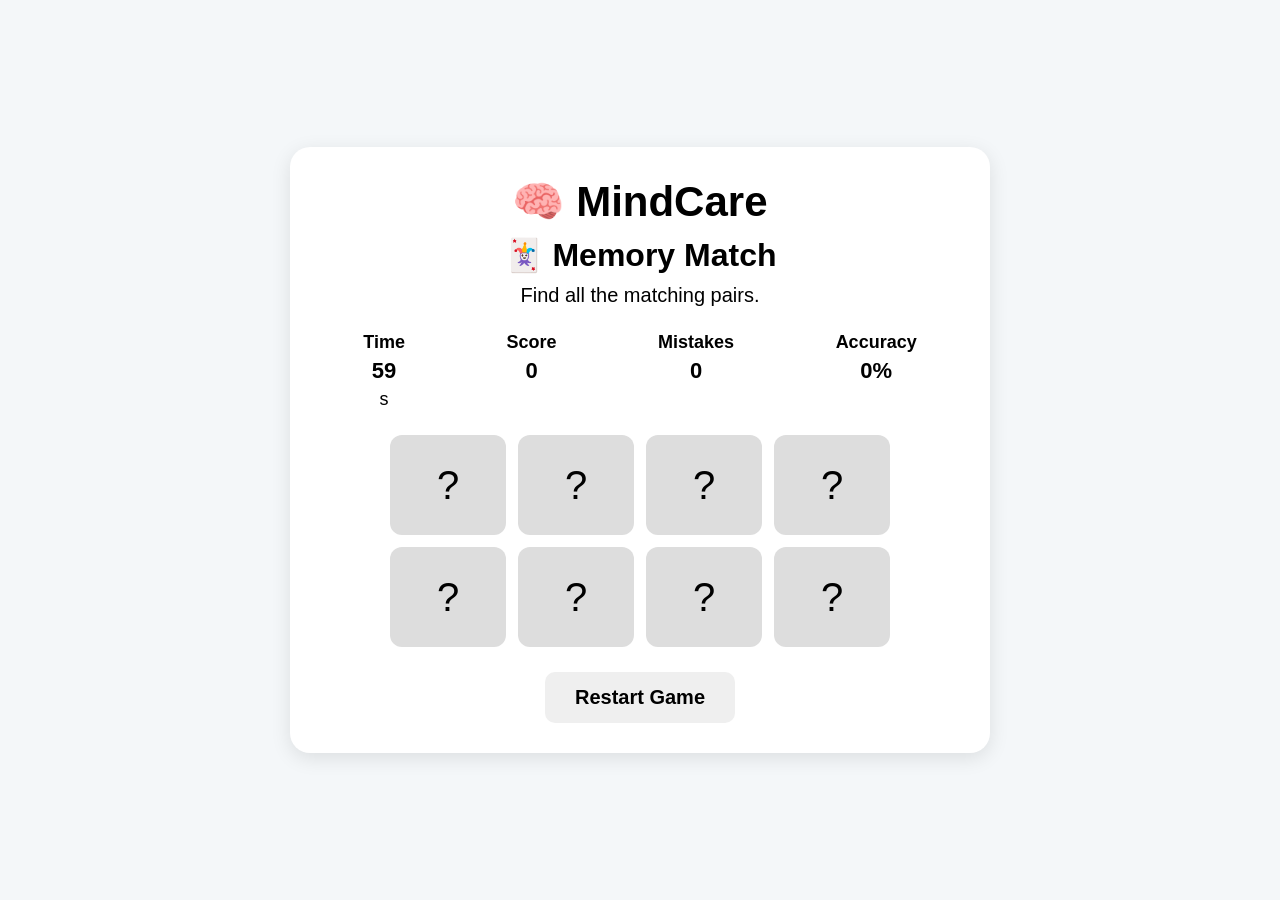
==== index.html @ 83d4287f "add new index files" ====
<!DOCTYPE html>
<html lang="en">
<head>
    <meta charset="UTF-8">
    <meta name="viewport" content="width=device-width, initial-scale=1.0">

    <title>MindCare - Memory Match</title>

    <link rel="stylesheet" href="style.css">
</head>

<body>

    <div class="container">

        <h1>🧠 MindCare</h1>

        <h2>🃏 Memory Match</h2>

        <p>Find all the matching pairs.</p>

        <div class="game-info">

            <div>
                <strong>Time</strong>
                <span id="timer">60</span>s
            </div>

            <div>
                <strong>Score</strong>
                <span id="score">0</span>
            </div>

            <div>
                <strong>Mistakes</strong>
                <span id="mistakes">0</span>
            </div>

            <div>
                <strong>Accuracy</strong>
                <span id="accuracy">0%</span>
            </div>

        </div>

        <div id="gameBoard" class="game-board"></div>

        <button id="restartBtn">
            Restart Game
        </button>

    </div>

    <script src="script.js"></script>

</body>
</html>
---- style.css ----
* {
    box-sizing: border-box;
    margin: 0;
    padding: 0;
}

body {
    font-family: Arial, sans-serif;
    background: #f4f7f9;
    min-height: 100vh;

    display: flex;
    justify-content: center;
    align-items: center;
}

.container {
    width: 90%;
    max-width: 700px;
    text-align: center;

    background: white;
    padding: 30px;
    border-radius: 20px;

    box-shadow: 0 5px 20px rgba(0, 0, 0, 0.1);
}

h1 {
    font-size: 42px;
    margin-bottom: 10px;
}

h2 {
    font-size: 32px;
    margin-bottom: 10px;
}

p {
    font-size: 20px;
    margin-bottom: 25px;
}

.game-info {
    display: flex;
    justify-content: space-around;
    gap: 15px;

    margin-bottom: 25px;

    font-size: 18px;
}

.game-info div {
    display: flex;
    flex-direction: column;
    gap: 5px;
}

.game-info span {
    font-size: 22px;
    font-weight: bold;
}

.game-board {
    display: grid;

    grid-template-columns: repeat(4, 1fr);

    gap: 12px;

    max-width: 500px;
    margin: auto;
}

.card {
    height: 100px;

    background: #ddd;

    border-radius: 12px;

    display: flex;
    justify-content: center;
    align-items: center;

    font-size: 40px;

    cursor: pointer;

    user-select: none;
}

.card.flipped,
.card.matched {
    background: white;
}

#restartBtn {
    margin-top: 25px;

    padding: 14px 30px;

    font-size: 20px;
    font-weight: bold;

    border: none;
    border-radius: 10px;

    cursor: pointer;
}
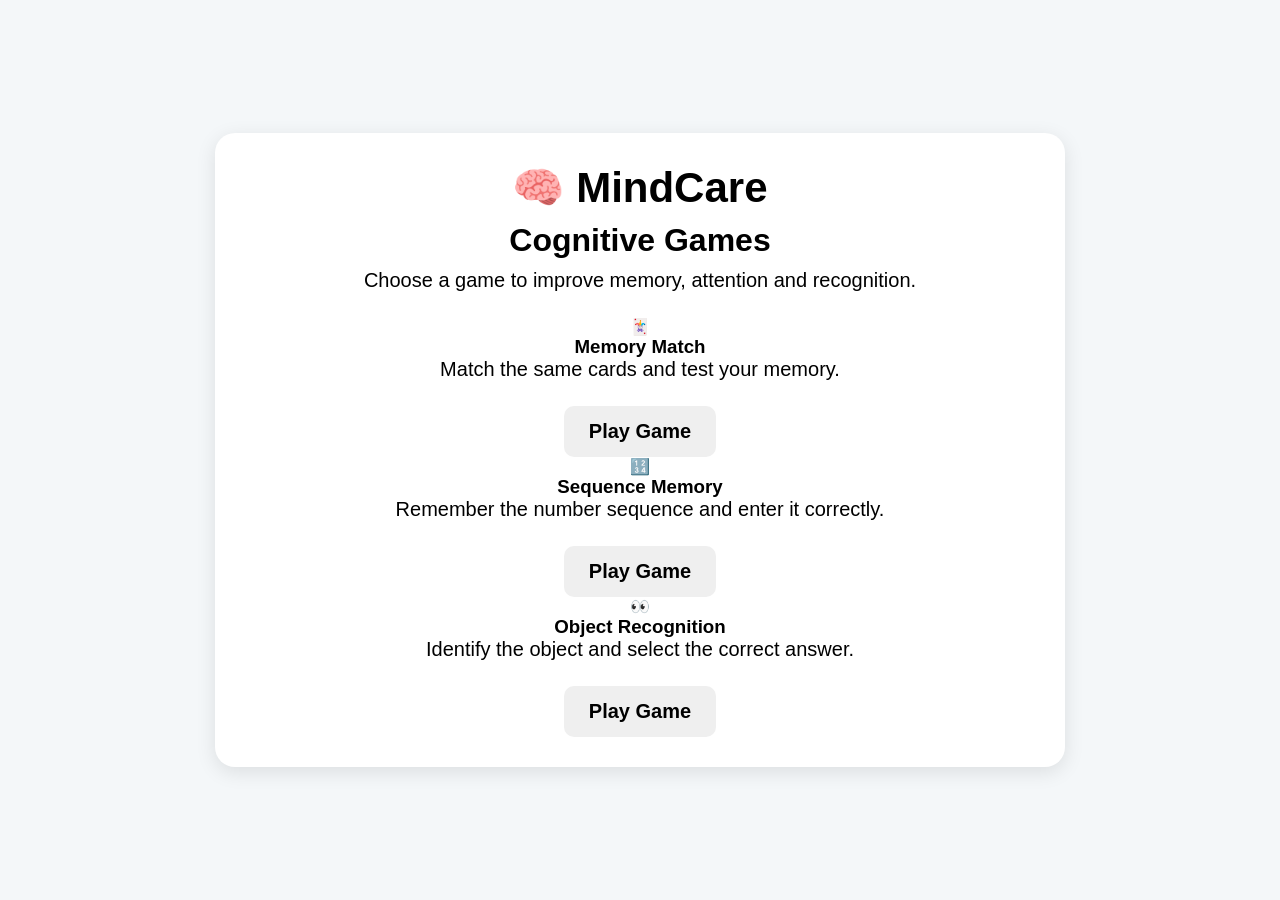
==== commit 5b16da1a: "change game sequence" ====
--- a/index.html
+++ b/index.html
@@ -1,12 +1,17 @@
 <!DOCTYPE html>
 <html lang="en">
+
 <head>
+
     <meta charset="UTF-8">
-    <meta name="viewport" content="width=device-width, initial-scale=1.0">
 
-    <title>MindCare - Memory Match</title>
+    <meta name="viewport"
+          content="width=device-width, initial-scale=1.0">
+
+    <title>MindCare - Cognitive Games</title>
 
     <link rel="stylesheet" href="style.css">
+
 </head>
 
 <body>
@@ -15,43 +20,107 @@
 
         <h1>🧠 MindCare</h1>
 
-        <h2>🃏 Memory Match</h2>
+        <h2>Cognitive Games</h2>
 
-        <p>Find all the matching pairs.</p>
+        <p>
+            Choose a game to improve memory,
+            attention and recognition.
+        </p>
 
-        <div class="game-info">
 
-            <div>
-                <strong>Time</strong>
-                <span id="timer">60</span>s
+        <!-- GAME CARDS -->
+
+        <div class="game-selection">
+
+
+            <!-- MEMORY MATCH -->
+
+            <div class="game-card">
+
+                <div class="game-icon">
+                    🃏
+                </div>
+
+                <h3>
+                    Memory Match
+                </h3>
+
+                <p>
+                    Match the same cards
+                    and test your memory.
+                </p>
+
+                <button
+                    onclick="openGame('memory')">
+
+                    Play Game
+
+                </button>
+
             </div>
 
-            <div>
-                <strong>Score</strong>
-                <span id="score">0</span>
+
+            <!-- SEQUENCE MEMORY -->
+
+            <div class="game-card">
+
+                <div class="game-icon">
+                    🔢
+                </div>
+
+                <h3>
+                    Sequence Memory
+                </h3>
+
+                <p>
+                    Remember the number sequence
+                    and enter it correctly.
+                </p>
+
+                <button
+                    onclick="openGame('sequence')">
+
+                    Play Game
+
+                </button>
+
             </div>
 
-            <div>
-                <strong>Mistakes</strong>
-                <span id="mistakes">0</span>
+
+            <!-- OBJECT RECOGNITION -->
+
+            <div class="game-card">
+
+                <div class="game-icon">
+                    👀
+                </div>
+
+                <h3>
+                    Object Recognition
+                </h3>
+
+                <p>
+                    Identify the object and
+                    select the correct answer.
+                </p>
+
+                <button
+                    onclick="openGame('object')">
+
+                    Play Game
+
+                </button>
+
             </div>
 
-            <div>
-                <strong>Accuracy</strong>
-                <span id="accuracy">0%</span>
-            </div>
 
         </div>
 
-        <div id="gameBoard" class="game-board"></div>
+    </div>
 
-        <button id="restartBtn">
-            Restart Game
-        </button>
-
-    </div>
 
     <script src="script.js"></script>
 
 </body>
+
 </html>
--- a/style.css
+++ b/style.css
@@ -4,46 +4,100 @@
     padding: 0;
 }
 
+
 body {
     font-family: Arial, sans-serif;
+
     background: #f4f7f9;
+
     min-height: 100vh;
 
     display: flex;
+
     justify-content: center;
+
     align-items: center;
-}
+
+    padding: 20px;
+}
+
 
 .container {
-    width: 90%;
-    max-width: 700px;
+    width: 95%;
+
+    max-width: 850px;
+
     text-align: center;
 
     background: white;
+
     padding: 30px;
+
     border-radius: 20px;
 
     box-shadow: 0 5px 20px rgba(0, 0, 0, 0.1);
 }
+
 
 h1 {
     font-size: 42px;
+
     margin-bottom: 10px;
 }
+
 
 h2 {
     font-size: 32px;
+
     margin-bottom: 10px;
 }
+
 
 p {
     font-size: 20px;
+
     margin-bottom: 25px;
 }
 
+
+/* Difficulty */
+
+.difficulty-section {
+    margin-bottom: 25px;
+}
+
+
+.difficulty-section label {
+    display: block;
+
+    font-size: 20px;
+
+    font-weight: bold;
+
+    margin-bottom: 10px;
+}
+
+
+#difficulty {
+    padding: 10px 20px;
+
+    font-size: 18px;
+
+    border: 2px solid #ccc;
+
+    border-radius: 10px;
+
+    cursor: pointer;
+}
+
+
+/* Game Information */
+
 .game-info {
     display: flex;
+
     justify-content: space-around;
+
     gap: 15px;
 
     margin-bottom: 25px;
@@ -51,16 +105,29 @@
     font-size: 18px;
 }
 
+
 .game-info div {
     display: flex;
+
     flex-direction: column;
+
     gap: 5px;
 }
 
+
 .game-info span {
-    font-size: 22px;
+    font-size: 24px;
+
     font-weight: bold;
 }
+
+
+.game-info small {
+    font-size: 14px;
+}
+
+
+/* Game Board */
 
 .game-board {
     display: grid;
@@ -69,9 +136,13 @@
 
     gap: 12px;
 
-    max-width: 500px;
+    max-width: 600px;
+
     margin: auto;
 }
+
+
+/* Cards */
 
 .card {
     height: 100px;
@@ -81,7 +152,9 @@
     border-radius: 12px;
 
     display: flex;
+
     justify-content: center;
+
     align-items: center;
 
     font-size: 40px;
@@ -89,23 +162,98 @@
     cursor: pointer;
 
     user-select: none;
-}
+
+    transition: transform 0.2s;
+}
+
+
+.card:hover {
+    transform: scale(1.03);
+}
+
 
 .card.flipped,
 .card.matched {
     background: white;
 }
 
+
+/* Buttons */
+
+.buttons {
+    display: flex;
+
+    justify-content: center;
+
+    gap: 15px;
+
+    margin-top: 25px;
+}
+
+
+button {
+    padding: 14px 25px;
+
+    font-size: 20px;
+
+    font-weight: bold;
+
+    border: none;
+
+    border-radius: 10px;
+
+    cursor: pointer;
+}
+
+
+#startBtn {
+    background: #d9f2d9;
+}
+
+
 #restartBtn {
-    margin-top: 25px;
-
-    padding: 14px 30px;
-
-    font-size: 20px;
-    font-weight: bold;
-
-    border: none;
-    border-radius: 10px;
-
-    cursor: pointer;
+    background: #eeeeee;
+}
+
+
+/* Medium Board */
+
+.game-board.medium {
+    grid-template-columns: repeat(4, 1fr);
+}
+
+
+/* Hard Board */
+
+.game-board.hard {
+    grid-template-columns: repeat(4, 1fr);
+}
+
+
+/* Mobile */
+
+@media (max-width: 600px) {
+
+    .container {
+        padding: 20px;
+    }
+
+    h1 {
+        font-size: 34px;
+    }
+
+    h2 {
+        font-size: 26px;
+    }
+
+    .game-info {
+        flex-wrap: wrap;
+    }
+
+    .card {
+        height: 75px;
+
+        font-size: 30px;
+    }
+
 }
